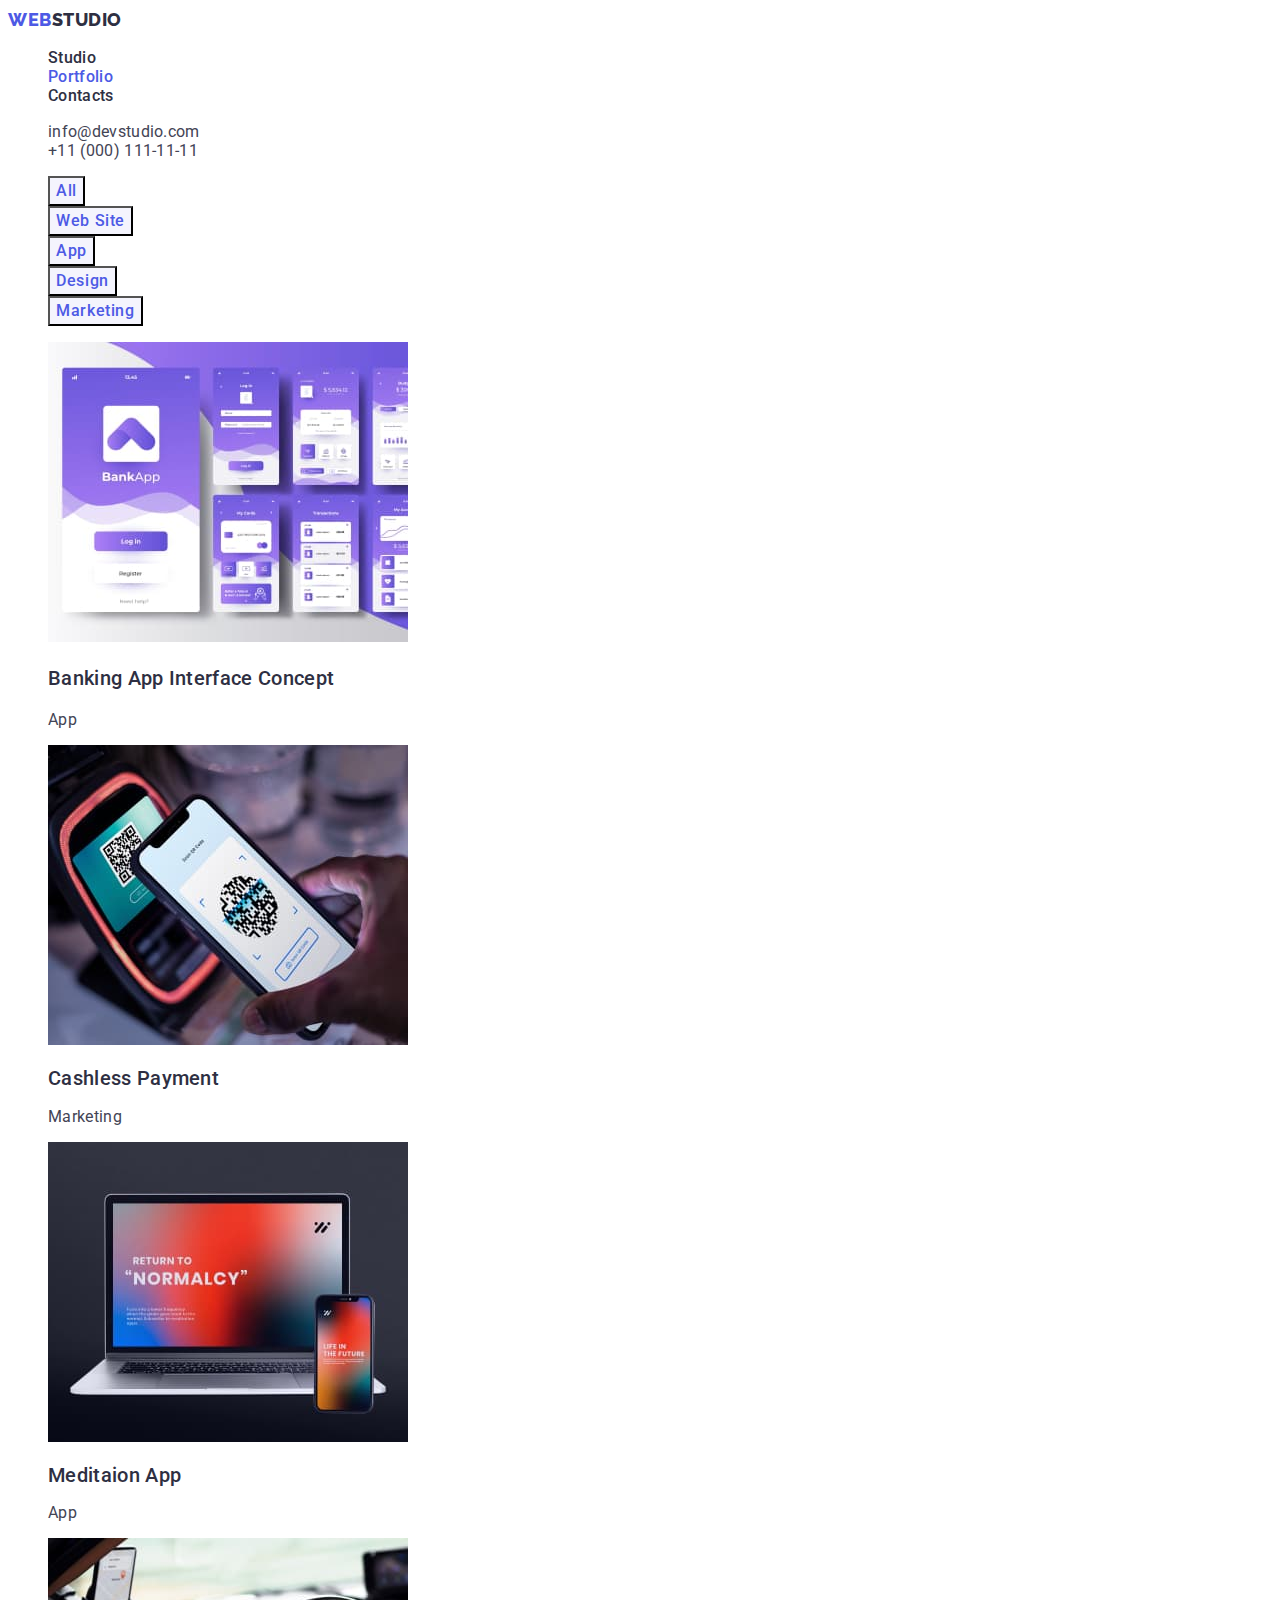
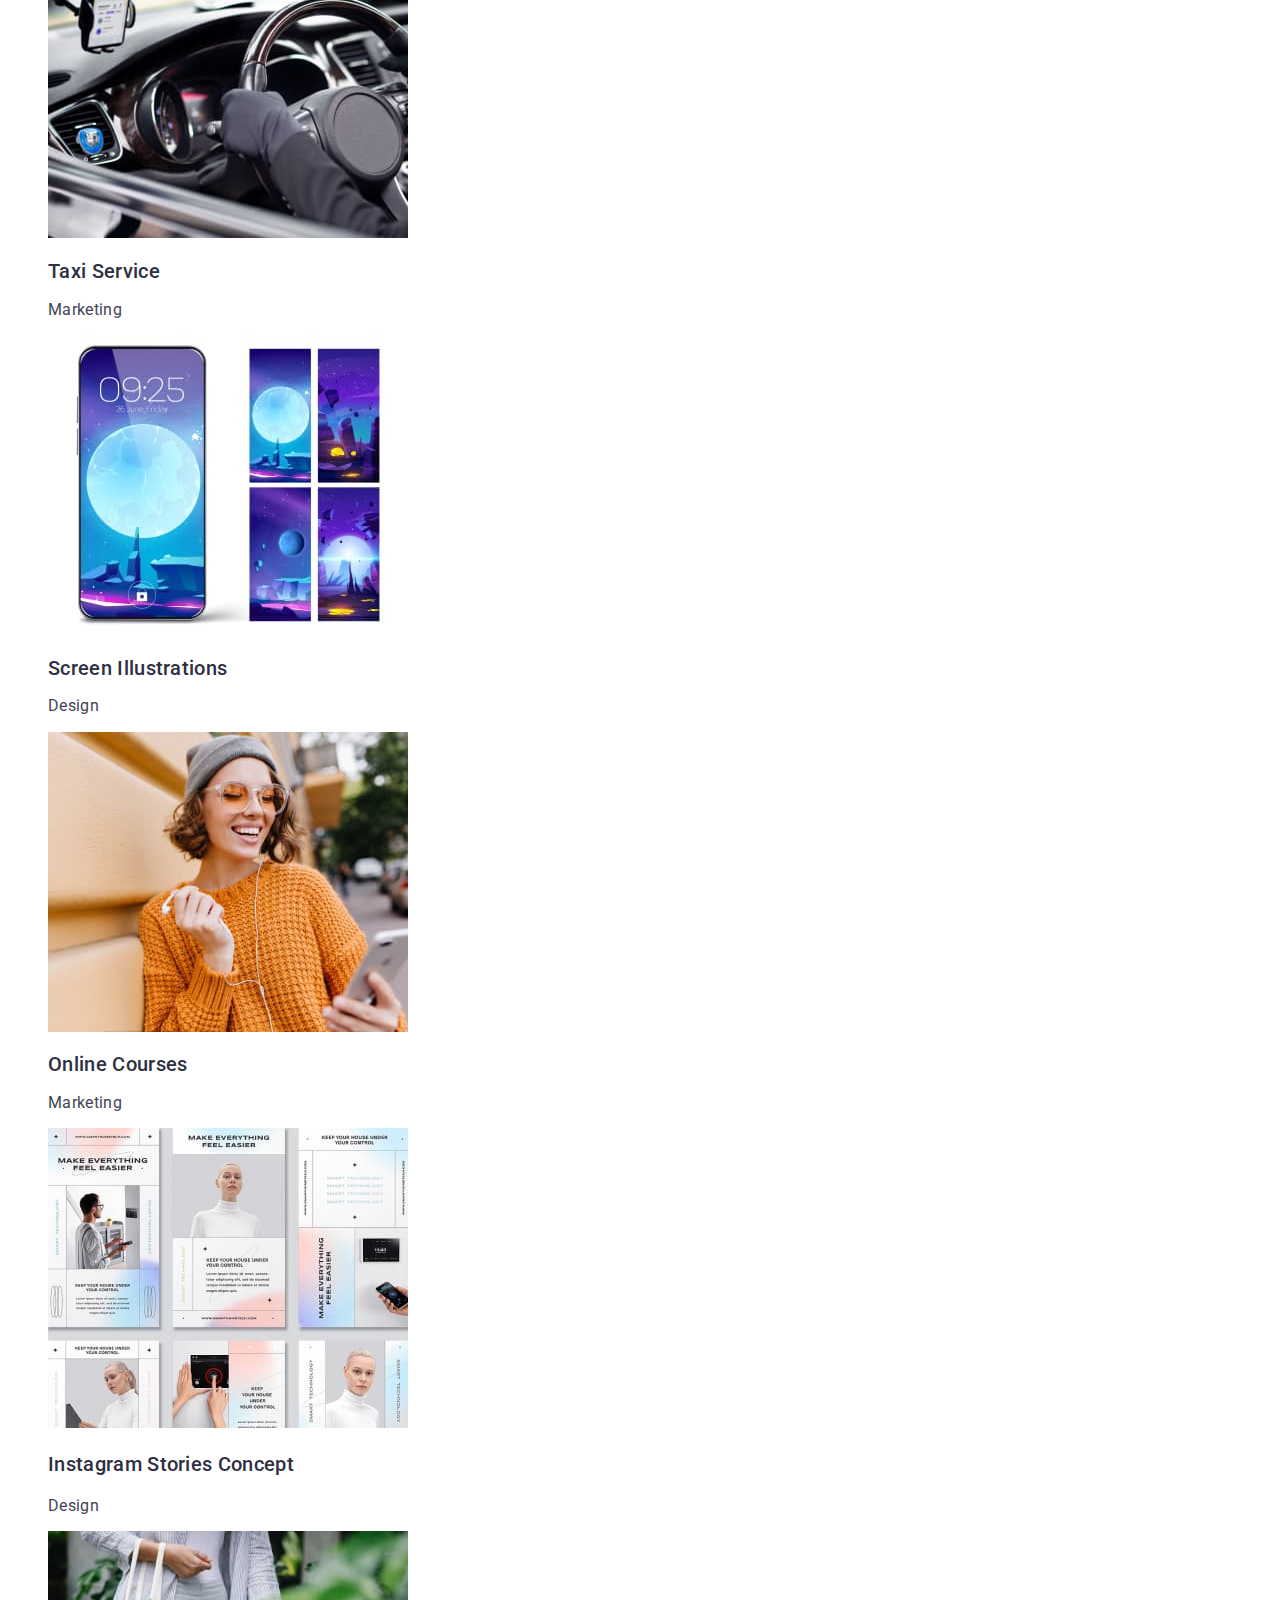
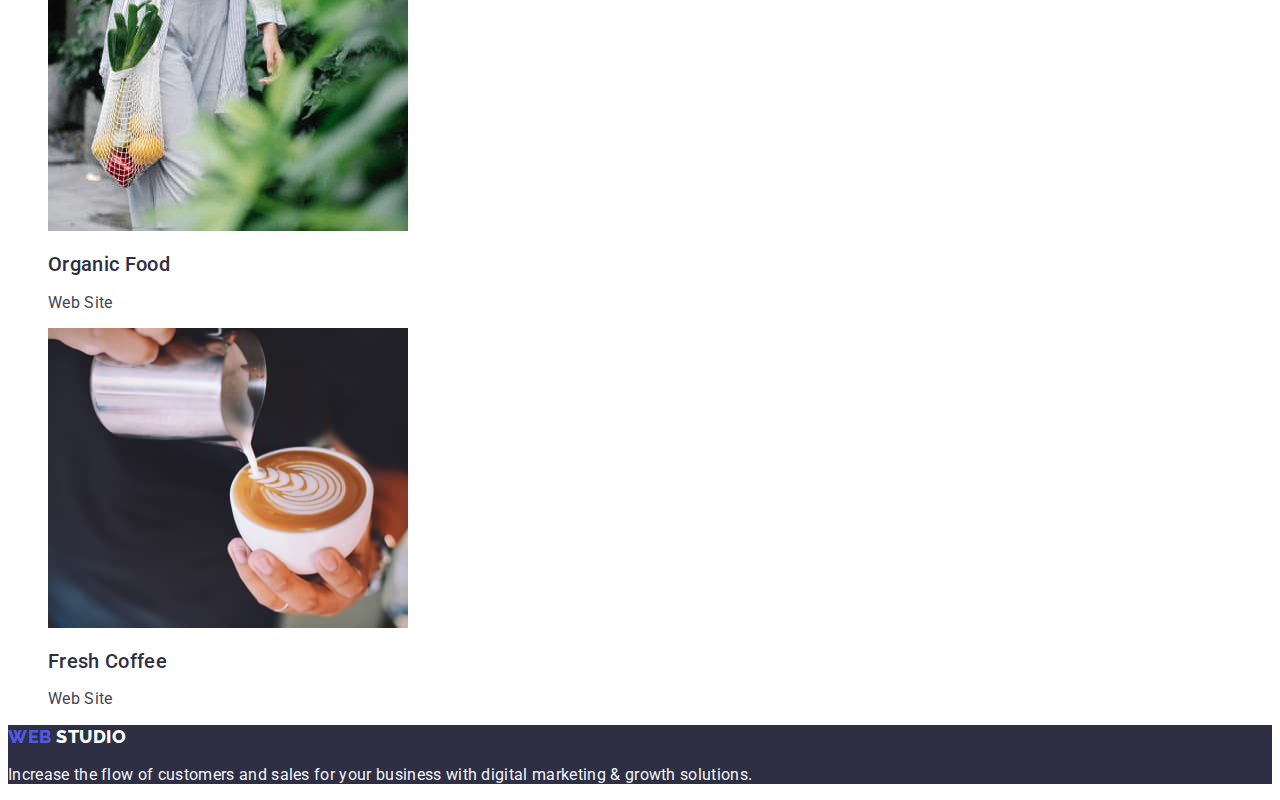
==== portfolio.html @ 83c8bfe5 "Initial commit" ====
<!DOCTYPE html>
<html lang="en">
  <head>
    <meta charset="UTF-8" />
    <meta http-equiv="X-UA-Compatible" content="IE=edge" />
    <meta name="viewport" content="width=device-width, initial-scale=1.0" />
    <title>Portfolio</title>
    <link rel="preconnect" href="https://fonts.googleapis.com" />
    <link rel="preconnect" href="https://fonts.gstatic.com" crossorigin />
    <link
      href="https://fonts.googleapis.com/css2?family=Raleway:wght@800&family=Roboto:wght@400;500;700&display=swap"
      rel="stylesheet"
    />
    <link rel="stylesheet" href="./css/styles.css" />
  </head>
  <body>
    <!--heder-->
    <header class="header-page">
      <nav>
        <a href="./index.html" class="logo">
          <span class="logo-color">Web</span>Studio
        </a>
        <ul class="nav list">
          <li><a href="" class="nav-link">Studio</a></li>
          <li>
            <a href="./portfolio.html" class="nav-link current">Portfolio</a>
          </li>
          <li><a href="" class="nav-link">Contacts</a></li>
        </ul>
      </nav>

      <address class="address">
        <ul class="contact list">
          <li>
            <a href="mailto:info@devstudio.com" class="contact-link"
              >info@devstudio.com</a
            >
          </li>
          <li>
            <a href="tel:+110001111111" class="contact-link"
              >+11 (000) 111-11-11</a
            >
          </li>
        </ul>
      </address>
    </header>

    <main>
      <!--portfolio-->
      <section class="section">
        <h1 class="element" hidden>Portfolio</h1>

        <ul class="section-items list">
          <li><button type="button" class="section-btn">All</button></li>
          <li><button type="button" class="section-btn">Web Site</button></li>
          <li><button type="button" class="section-btn">App</button></li>
          <li><button type="button" class="section-btn">Design</button></li>
          <li><button type="button" class="section-btn">Marketing</button></li>
        </ul>

        <ul class="section-items list">
          <li>
            <img src="./images/img08.jpg" alt="portfolio picture" width="360" />
            <h3 class="section-subtitle">Banking App Interface Concept</h3>
            <p class="section-text">App</p>
          </li>
          <li>
            <img src="./images/img07.jpg" alt="portfolio picture" width="360" />
            <h2 class="section-subtitle">Cashless Payment</h2>
            <p class="section-text">Marketing</p>
          </li>
          <li>
            <img src="./images/img06.jpg" alt="portfolio picture" width="360" />
            <h2 class="section-subtitle">Meditaion App</h2>
            <p class="section-text">App</p>
          </li>
          <li>
            <img src="./images/img05.jpg" alt="portfolio picture" width="360" />
            <h2 class="section-subtitle">Taxi Service</h2>
            <p class="section-text">Marketing</p>
          </li>
          <li>
            <img src="./images/img04.jpg" alt="portfolio picture" width="360" />
            <h2 class="section-subtitle">Screen Illustrations</h2>
            <p class="section-text">Design</p>
          </li>
          <li>
            <img src="./images/img03.jpg" alt="portfolio picture" width="360" />
            <h2 class="section-subtitle">Online Courses</h2>
            <p class="section-text">Marketing</p>
          </li>
          <li>
            <img src="./images/img02.jpg" alt="portfolio picture" width="360" />
            <h3 class="section-subtitle">Instagram Stories Concept</h3>
            <p class="section-text">Design</p>
          </li>
          <li>
            <img src="./images/img01.jpg" alt="portfolio picture" width="360" />
            <h2 class="section-subtitle">Organic Food</h2>
            <p class="section-text">Web Site</p>
          </li>
          <li>
            <img src="./images/img00.jpg" alt="Пortfolio picture" width="360" />
            <h2 class="section-subtitle">Fresh Coffee</h2>
            <p class="section-text">Web Site</p>
          </li>
        </ul>
      </section>
    </main>

    <!--footer-->
    <footer class="footer color">
      <a href="./index.html" class="logo">
        <span class="logo-color">Web</span
        ><span class="footer-logo-color"> Studio </span>
      </a>
      <p class="footer-text">
        Increase the flow of customers and sales for your business with digital
        marketing & growth solutions.
      </p>
    </footer>
  </body>
</html>
---- css/styles.css ----
body {
  font-family: Roboto, sans-serif;
  font-size: 16px;
  line-height: 1.2;
  letter-spacing: 0.02em;

  color: var(--color-general);
  background-color: var(--title-text-color);
}

:root {
  --color-general: #2e2f42;
  --color-additional: #434455;
  --button-color: #4d5ae5;
  --btn-color-herro-hover: #404bbf;
  --title-text-color: #ffffff;
  --accent-color: #f4f4fd;
  --button-hover-color: #e7e9fc;
}

.list {
  list-style: none;
}

/*HEDER*/

/*logo*/
.logo {
  font-family: Raleway, sans-serif;
  font-weight: 800;
  font-size: 18px;
  letter-spacing: 0.03em;
  text-transform: uppercase;
  text-decoration: none;
  line-height: 1.33;

  color: var(--color-general);
}
.logo-color {
  color: var(--button-color);
}

/*nav*/
.nav-link {
  font-weight: 500;
  text-decoration: none;
  letter-spacing: 0.02em;
  line-height: 1.2;

  color: var(--color-general);
}
.nav-link:hover,
.nav-link:focus {
  color: var(--button-color);
}

.nav-link.current {
  color: var(--button-color);
}

/*address*/
.contact-link {
  text-decoration: none;
  font-style: normal;

  color: var(--color-additional);
}
.contact-link:hover,
.contact-link:focus {
  color: var(--button-color);
}

/*hero*/
.hero {
  background-color: var(--color-general);
}
.hero-title {
  font-size: 56px;
  text-align: center;
  line-height: 1.07;

  color: var(--title-text-color);
}
.hero-button {
  cursor: pointer;
  font-family: inherit;
  font-size: 16px;
  font-weight: 500;
  line-height: 1.5;
  letter-spacing: 0.04em;

  color: var(--title-text-color);
  background-color: var(--button-color);
}
.hero-button:hover,
.hero-button:focus {
  background-color: var(--btn-color-herro-hover);
}

/*all section*/
.section-title {
  font-size: 36px;
  text-align: center;
  line-height: 1.11;
}
.section-subtitle {
  font-weight: 500;
  font-size: 20px;
  line-height: 1.2;
}
.section-text {
  color: var(--color-additional);
}

/*team*/
.team {
  background-color: var(--accent-color);
}
.team-item {
  background-color: var(--title-text-color);
}

/*portfolio*/
.section-btn {
  cursor: pointer;
  font-family: inherit;
  font-size: 16px;
  font-weight: 500;
  line-height: 1.5;
  letter-spacing: 0.04em;

  color: var(--button-color);
  background-color: var(--accent-color);
}
.section-btn:hover,
.section-btn:focus {
  color: var(--accent-color);
  background-color: var(--button-color);
}

/*footer*/
.footer {
  background-color: var(--color-general);
}
.footer-logo-color {
  color: var(--title-text-color);
}
.footer-text {
  color: var(--accent-color);
}
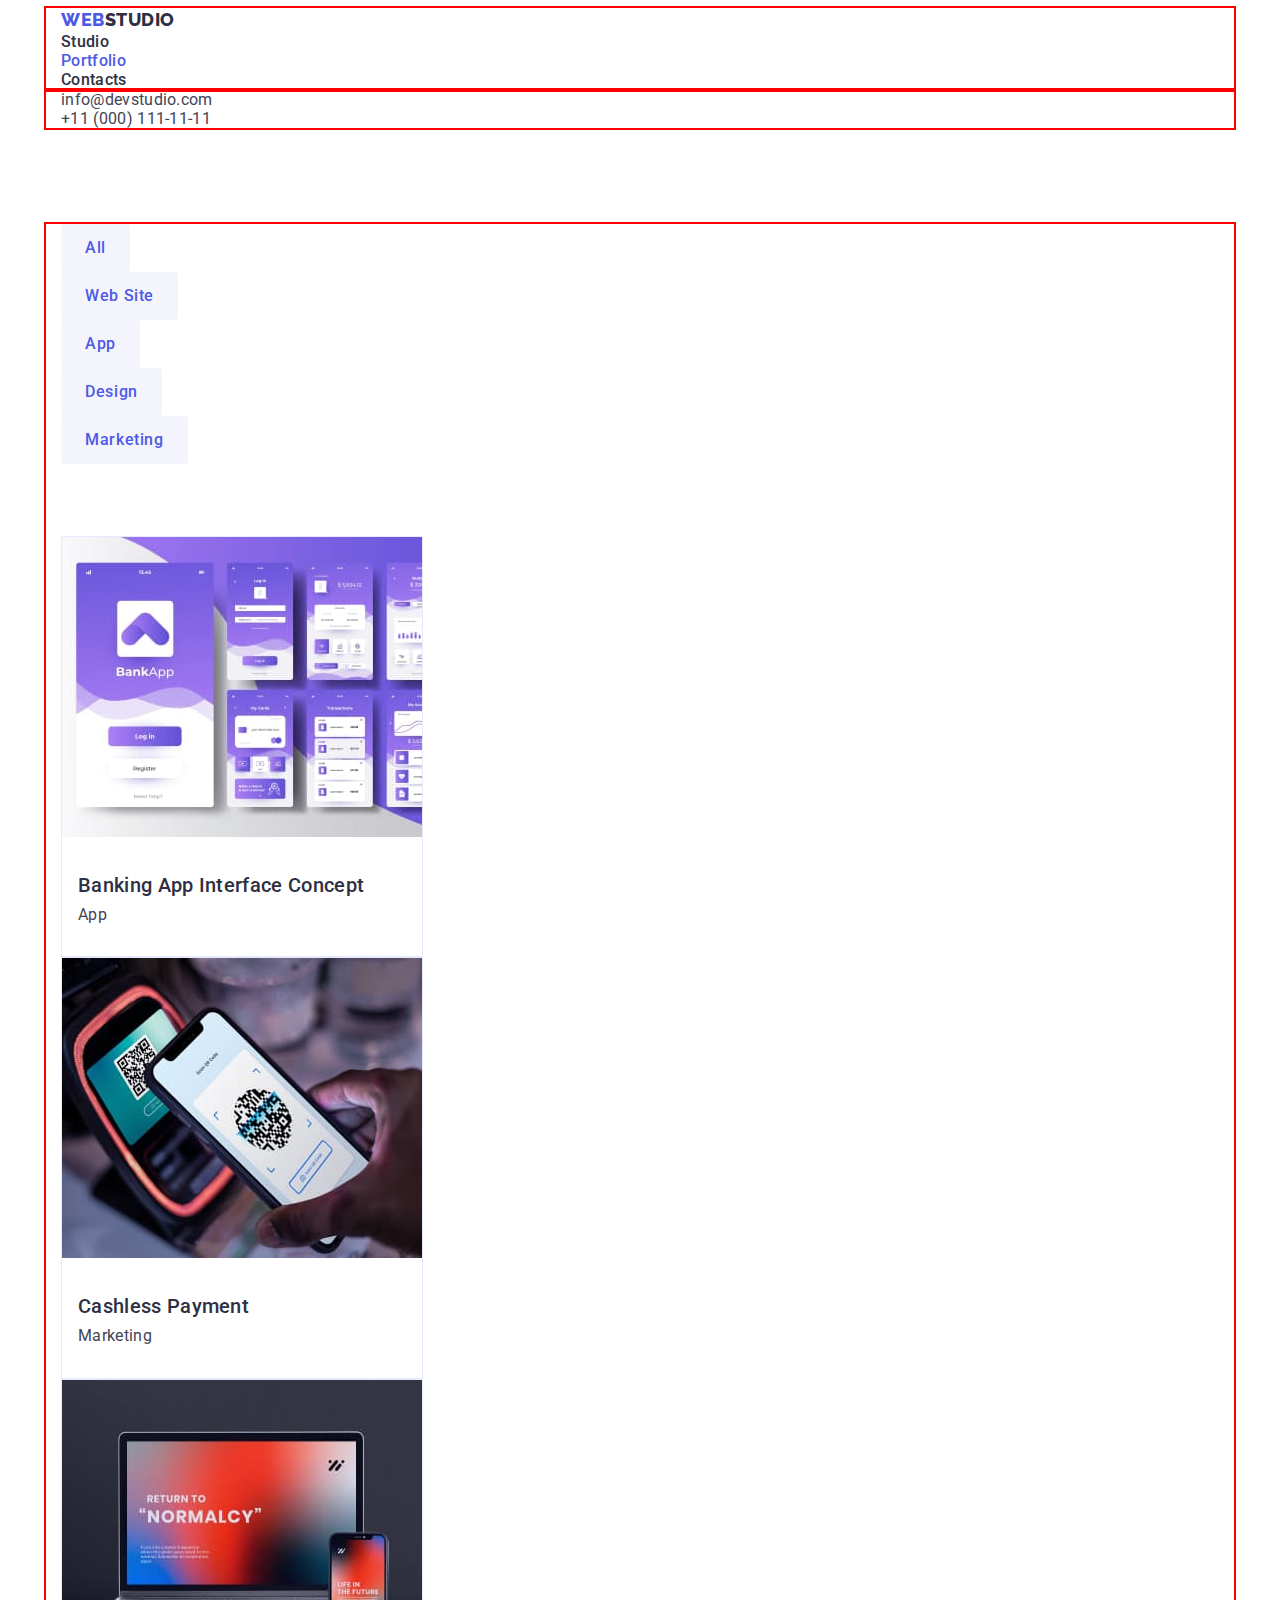
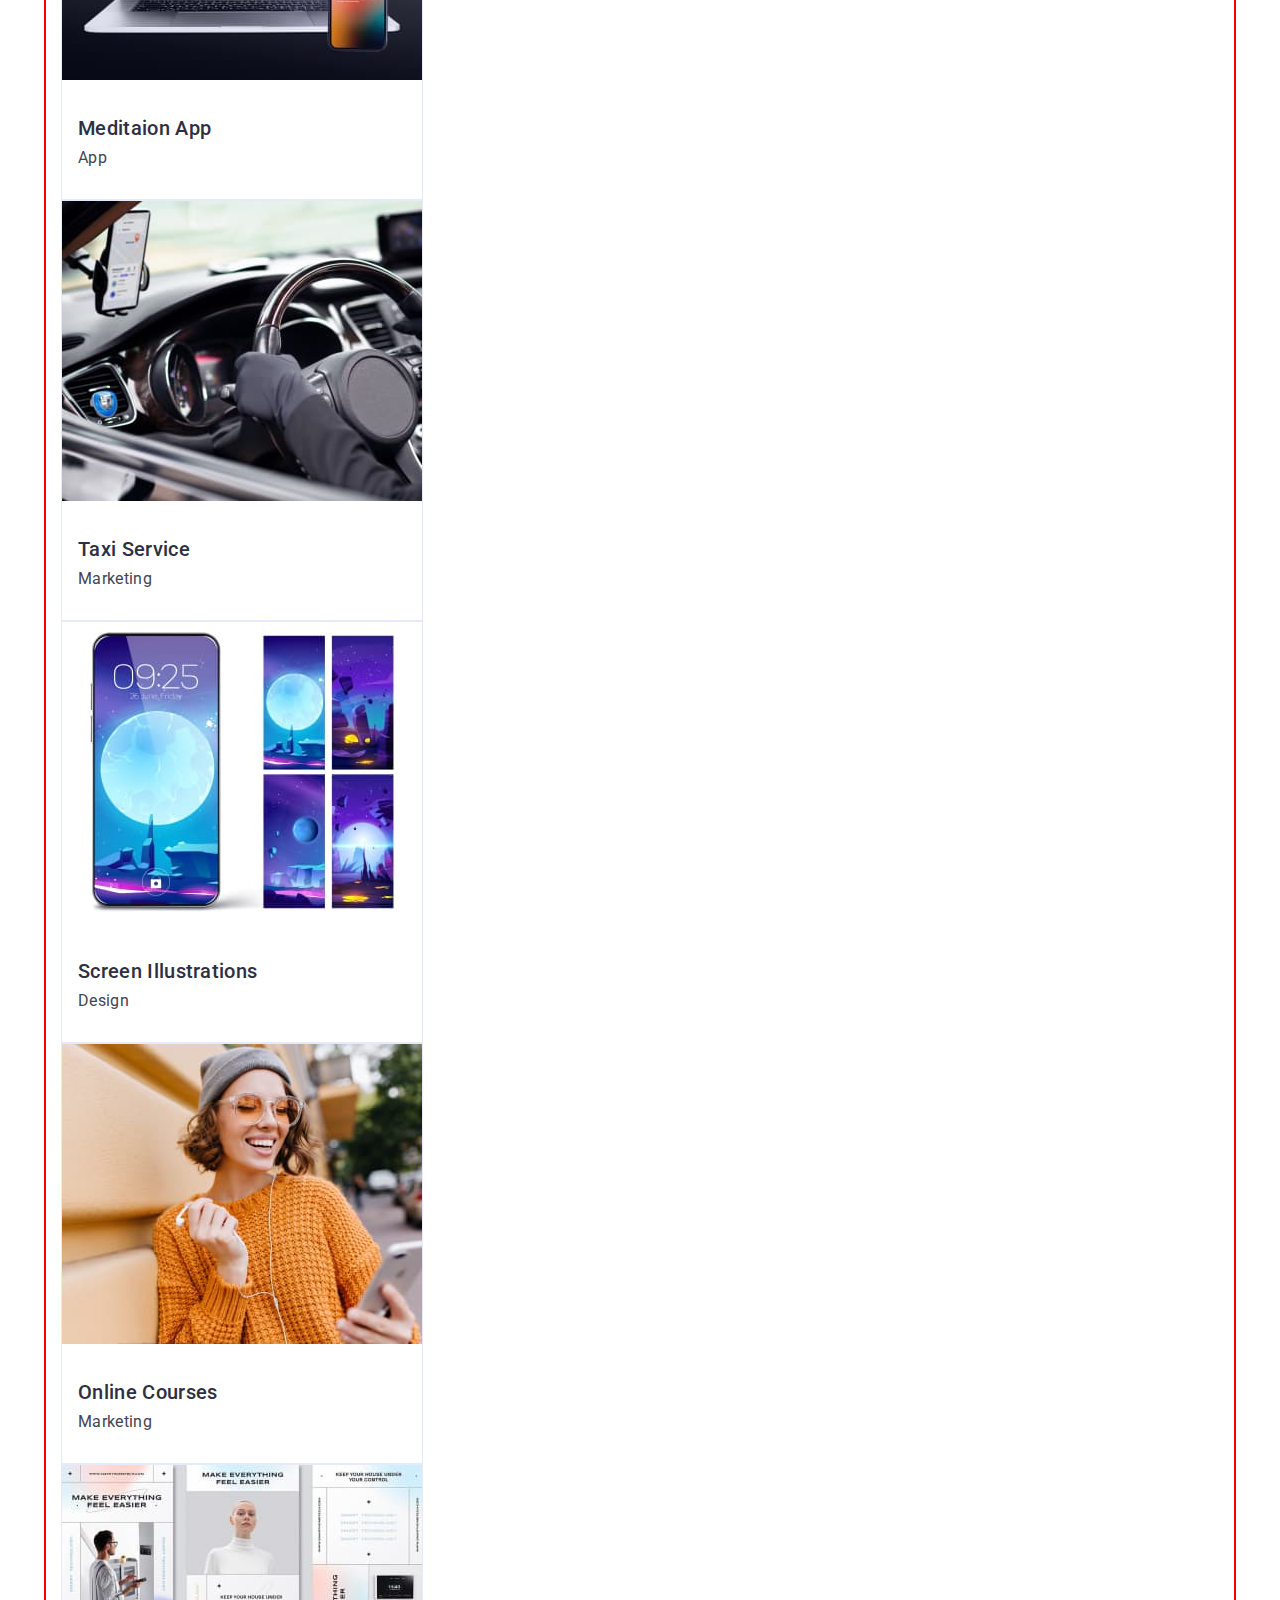
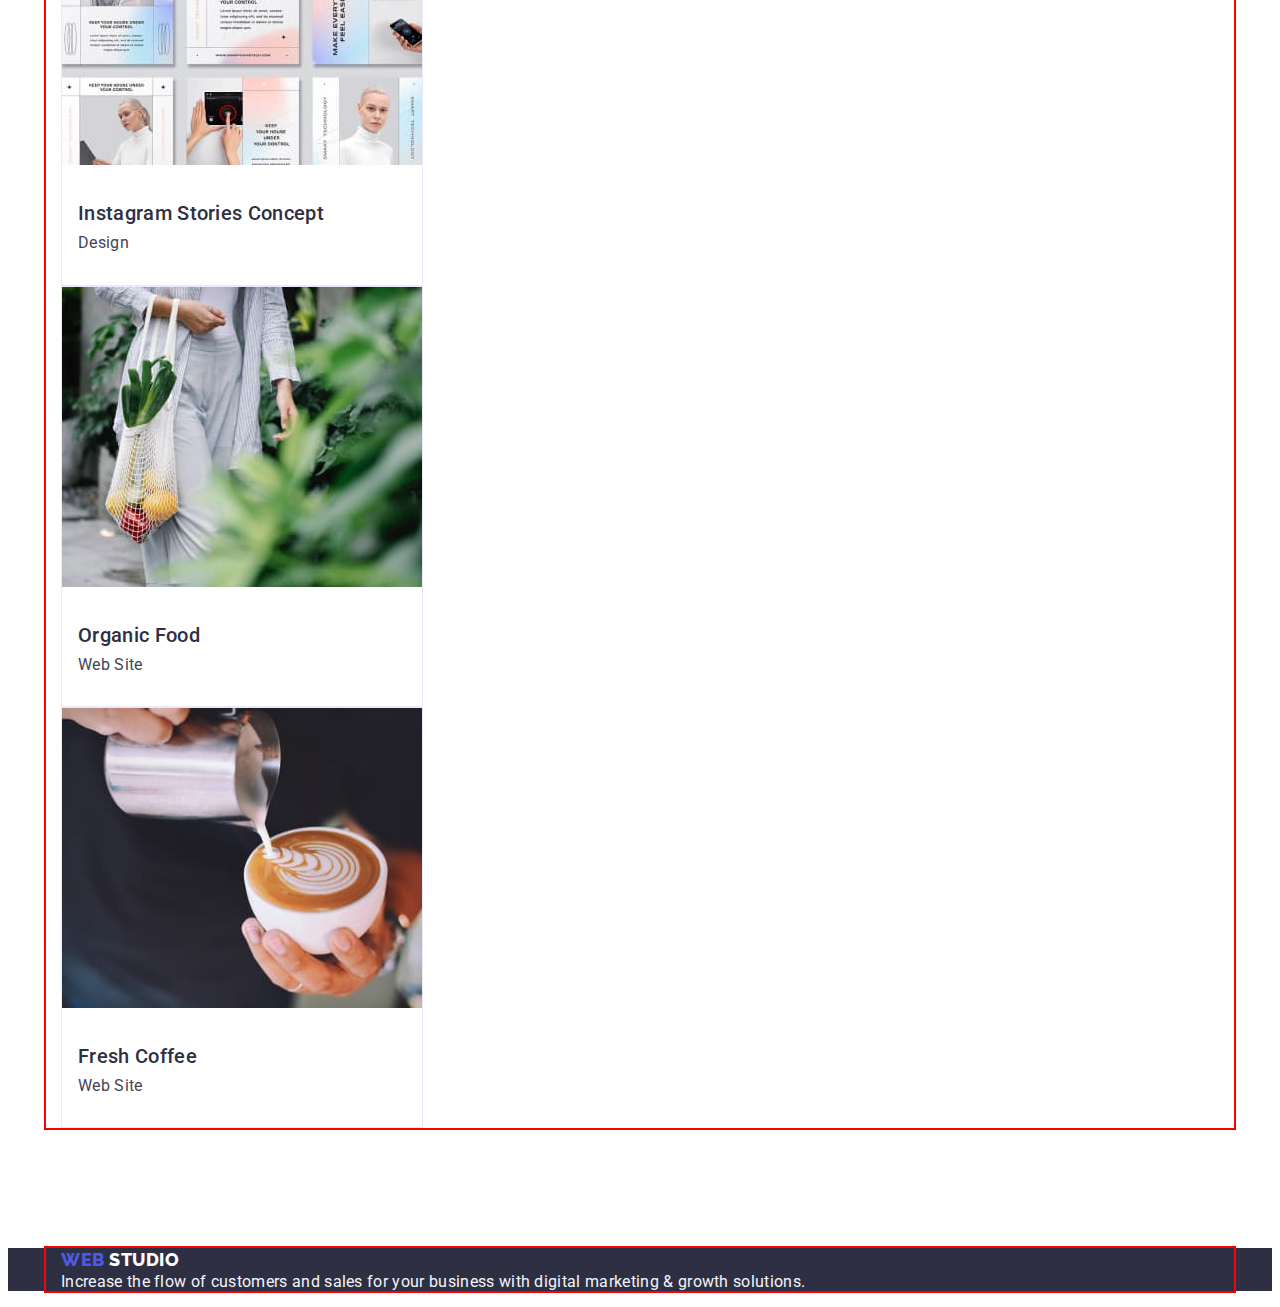
==== commit 994a234a: "create styles.css" ====
--- a/portfolio.html
+++ b/portfolio.html
@@ -11,113 +11,186 @@
       href="https://fonts.googleapis.com/css2?family=Raleway:wght@800&family=Roboto:wght@400;500;700&display=swap"
       rel="stylesheet"
     />
+    <link
+      rel="stylesheet"
+      href="https://cdnjs.cloudflare.com/ajax/libs/modern-normalize/1.1.0/modern-normalize.min.css"
+      integrity="sha512-wpPYUAdjBVSE4KJnH1VR1HeZfpl1ub8YT/NKx4PuQ5NmX2tKuGu6U/JRp5y+Y8XG2tV+wKQpNHVUX03MfMFn9Q=="
+      crossorigin="anonymous"
+      referrerpolicy="no-referrer"
+    />
     <link rel="stylesheet" href="./css/styles.css" />
   </head>
   <body>
     <!--heder-->
     <header class="header-page">
-      <nav>
-        <a href="./index.html" class="logo">
-          <span class="logo-color">Web</span>Studio
-        </a>
-        <ul class="nav list">
-          <li><a href="" class="nav-link">Studio</a></li>
-          <li>
-            <a href="./portfolio.html" class="nav-link current">Portfolio</a>
-          </li>
-          <li><a href="" class="nav-link">Contacts</a></li>
-        </ul>
-      </nav>
+      <div class="container">
+        <nav>
+          <a href="./index.html" class="logo">
+            <span class="logo-color">Web</span>Studio
+          </a>
+          <ul class="nav list">
+            <li><a href="" class="nav-link">Studio</a></li>
+            <li>
+              <a href="./portfolio.html" class="nav-link current">Portfolio</a>
+            </li>
+            <li><a href="" class="nav-link">Contacts</a></li>
+          </ul>
+        </nav>
+      </div>
 
-      <address class="address">
-        <ul class="contact list">
-          <li>
-            <a href="mailto:info@devstudio.com" class="contact-link"
-              >info@devstudio.com</a
-            >
-          </li>
-          <li>
-            <a href="tel:+110001111111" class="contact-link"
-              >+11 (000) 111-11-11</a
-            >
-          </li>
-        </ul>
-      </address>
+      <div class="container">
+        <address class="address">
+          <ul class="contact list">
+            <li>
+              <a href="mailto:info@devstudio.com" class="contact-link"
+                >info@devstudio.com</a
+              >
+            </li>
+            <li>
+              <a href="tel:+110001111111" class="contact-link"
+                >+11 (000) 111-11-11</a
+              >
+            </li>
+          </ul>
+        </address>
+      </div>
     </header>
 
     <main>
       <!--portfolio-->
-      <section class="section">
-        <h1 class="element" hidden>Portfolio</h1>
+      <section class="section portfolio no-padding">
+        <div class="container">
+          <h1 class="section-title" hidden>Portfolio</h1>
+          <ul class="items-btn list">
+            <li><button type="button" class="portfolio-btn">All</button></li>
+            <li>
+              <button type="button" class="portfolio-btn">Web Site</button>
+            </li>
+            <li><button type="button" class="portfolio-btn">App</button></li>
+            <li><button type="button" class="portfolio-btn">Design</button></li>
+            <li>
+              <button type="button" class="portfolio-btn">Marketing</button>
+            </li>
+          </ul>
 
-        <ul class="section-items list">
-          <li><button type="button" class="section-btn">All</button></li>
-          <li><button type="button" class="section-btn">Web Site</button></li>
-          <li><button type="button" class="section-btn">App</button></li>
-          <li><button type="button" class="section-btn">Design</button></li>
-          <li><button type="button" class="section-btn">Marketing</button></li>
-        </ul>
+          <ul class="portfolio-items list">
+            <li class="portfolio-panel">
+              <img
+                src="./images/img08.jpg"
+                alt="portfolio picture"
+                width="360"
+              />
+              <div class="portfolio-card">
+                <h2 class="section-subtitle">Banking App Interface Concept</h2>
+                <p class="section-text">App</p>
+              </div>
+            </li>
+            <li class="portfolio-panel">
+              <img
+                src="./images/img07.jpg"
+                alt="portfolio picture"
+                width="360"
+              />
 
-        <ul class="section-items list">
-          <li>
-            <img src="./images/img08.jpg" alt="portfolio picture" width="360" />
-            <h3 class="section-subtitle">Banking App Interface Concept</h3>
-            <p class="section-text">App</p>
-          </li>
-          <li>
-            <img src="./images/img07.jpg" alt="portfolio picture" width="360" />
-            <h2 class="section-subtitle">Cashless Payment</h2>
-            <p class="section-text">Marketing</p>
-          </li>
-          <li>
-            <img src="./images/img06.jpg" alt="portfolio picture" width="360" />
-            <h2 class="section-subtitle">Meditaion App</h2>
-            <p class="section-text">App</p>
-          </li>
-          <li>
-            <img src="./images/img05.jpg" alt="portfolio picture" width="360" />
-            <h2 class="section-subtitle">Taxi Service</h2>
-            <p class="section-text">Marketing</p>
-          </li>
-          <li>
-            <img src="./images/img04.jpg" alt="portfolio picture" width="360" />
-            <h2 class="section-subtitle">Screen Illustrations</h2>
-            <p class="section-text">Design</p>
-          </li>
-          <li>
-            <img src="./images/img03.jpg" alt="portfolio picture" width="360" />
-            <h2 class="section-subtitle">Online Courses</h2>
-            <p class="section-text">Marketing</p>
-          </li>
-          <li>
-            <img src="./images/img02.jpg" alt="portfolio picture" width="360" />
-            <h3 class="section-subtitle">Instagram Stories Concept</h3>
-            <p class="section-text">Design</p>
-          </li>
-          <li>
-            <img src="./images/img01.jpg" alt="portfolio picture" width="360" />
-            <h2 class="section-subtitle">Organic Food</h2>
-            <p class="section-text">Web Site</p>
-          </li>
-          <li>
-            <img src="./images/img00.jpg" alt="Пortfolio picture" width="360" />
-            <h2 class="section-subtitle">Fresh Coffee</h2>
-            <p class="section-text">Web Site</p>
-          </li>
-        </ul>
+              <div class="portfolio-card">
+                <h2 class="section-subtitle">Cashless Payment</h2>
+                <p class="section-text">Marketing</p>
+              </div>
+            </li>
+            <li class="portfolio-panel">
+              <img
+                src="./images/img06.jpg"
+                alt="portfolio picture"
+                width="360"
+              />
+              <div class="portfolio-card">
+                <h2 class="section-subtitle">Meditaion App</h2>
+                <p class="section-text">App</p>
+              </div>
+            </li>
+            <li class="portfolio-panel">
+              <img
+                src="./images/img05.jpg"
+                alt="portfolio picture"
+                width="360"
+              />
+              <div class="portfolio-card">
+                <h2 class="section-subtitle">Taxi Service</h2>
+                <p class="section-text">Marketing</p>
+              </div>
+            </li>
+            <li class="portfolio-panel">
+              <img
+                src="./images/img04.jpg"
+                alt="portfolio picture"
+                width="360"
+              />
+              <div class="portfolio-card">
+                <h2 class="section-subtitle">Screen Illustrations</h2>
+                <p class="section-text">Design</p>
+              </div>
+            </li>
+            <li class="portfolio-panel">
+              <img
+                src="./images/img03.jpg"
+                alt="portfolio picture"
+                width="360"
+              />
+              <div class="portfolio-card">
+                <h2 class="section-subtitle">Online Courses</h2>
+                <p class="section-text">Marketing</p>
+              </div>
+            </li>
+            <li class="portfolio-panel">
+              <img
+                src="./images/img02.jpg"
+                alt="portfolio picture"
+                width="360"
+              />
+              <div class="portfolio-card">
+                <h2 class="section-subtitle">Instagram Stories Concept</h2>
+                <p class="section-text">Design</p>
+              </div>
+            </li>
+            <li class="portfolio-panel">
+              <img
+                src="./images/img01.jpg"
+                alt="portfolio picture"
+                width="360"
+              />
+              <div class="portfolio-card">
+                <h2 class="section-subtitle">Organic Food</h2>
+                <p class="section-text">Web Site</p>
+              </div>
+            </li>
+            <li class="portfolio-panel">
+              <img
+                src="./images/img00.jpg"
+                alt="Пortfolio picture"
+                width="360"
+              />
+              <div class="portfolio-card">
+                <h2 class="section-subtitle">Fresh Coffee</h2>
+                <p class="section-text">Web Site</p>
+              </div>
+            </li>
+          </ul>
+        </div>
       </section>
     </main>
 
     <!--footer-->
     <footer class="footer color">
-      <a href="./index.html" class="logo">
-        <span class="logo-color">Web</span
-        ><span class="footer-logo-color"> Studio </span>
-      </a>
-      <p class="footer-text">
-        Increase the flow of customers and sales for your business with digital
-        marketing & growth solutions.
-      </p>
+      <div class="container">
+        <a href="./index.html" class="logo">
+          <span class="logo-color">Web</span
+          ><span class="footer-logo-color"> Studio </span>
+        </a>
+        <p class="footer-text">
+          Increase the flow of customers and sales for your business with
+          digital marketing & growth solutions.
+        </p>
+      </div>
     </footer>
   </body>
 </html>
--- a/css/styles.css
+++ b/css/styles.css
@@ -18,8 +18,17 @@
   --button-hover-color: #e7e9fc;
 }
 
+.container {
+  width: 1158px;
+  padding: 0 15px;
+  margin: 0 auto;
+  outline: 2px solid red;
+}
+
 .list {
   list-style: none;
+  margin: 0;
+  padding: 0;
 }
 
 /*HEDER*/
@@ -73,15 +82,26 @@
 /*hero*/
 .hero {
   background-color: var(--color-general);
+  text-align: center;
+  padding-top: 188px;
+  padding-bottom: 188px;
 }
 .hero-title {
   font-size: 56px;
-  text-align: center;
   line-height: 1.07;
-
   color: var(--title-text-color);
+
+  margin: 0 auto 48px;
+  max-width: 496px;
 }
 .hero-button {
+  display: inline-block;
+  border-radius: 4px;
+  padding: 16px 32px;
+  min-width: 169px;
+  border: 0;
+  margin: 0 auto;
+
   cursor: pointer;
   font-family: inherit;
   font-size: 16px;
@@ -98,30 +118,66 @@
 }
 
 /*all section*/
+.section.no-padding {
+  padding-top: 0px;
+}
+.section {
+  padding-top: 120px;
+  padding-bottom: 120px;
+}
 .section-title {
+  margin-top: 0;
+  margin-bottom: 72px;
   font-size: 36px;
   text-align: center;
   line-height: 1.11;
 }
 .section-subtitle {
+  margin-top: 0;
+  margin-bottom: 8px;
   font-weight: 500;
   font-size: 20px;
   line-height: 1.2;
 }
 .section-text {
   color: var(--color-additional);
-}
+  margin-top: 0;
+  margin-bottom: 0;
+}
+/*Benefits */
+
+/*services*/
 
 /*team*/
-.team {
+.section.team {
   background-color: var(--accent-color);
 }
-.team-item {
+.team-panel {
+  max-width: 264px;
   background-color: var(--title-text-color);
 }
 
+.team-card {
+  text-align: center;
+  padding-top: 32px;
+  padding-bottom: 32px;
+}
+
 /*portfolio*/
-.section-btn {
+
+.section.portfolio {
+  padding-top: 96px;
+}
+.items-btn {
+  margin-bottom: 72px;
+}
+.portfolio-btn {
+  display: inline-block;
+  border-radius: 4px;
+  padding: 12px 24px;
+  min-width: 69px;
+  border: 0;
+
   cursor: pointer;
   font-family: inherit;
   font-size: 16px;
@@ -132,10 +188,25 @@
   color: var(--button-color);
   background-color: var(--accent-color);
 }
-.section-btn:hover,
-.section-btn:focus {
+.portfolio-btn:hover,
+.portfolio-btn:focus {
   color: var(--accent-color);
   background-color: var(--button-color);
+}
+
+.portfolio-panel {
+  border: 1px solid var(--button-hover-color);
+  max-width: 360px;
+}
+
+/*під питанням */
+.portfolio-items img {
+  border: none;
+}
+.portfolio-card {
+  padding-left: 16px;
+  padding-top: 32px;
+  padding-bottom: 32px;
 }
 
 /*footer*/
@@ -147,4 +218,5 @@
 }
 .footer-text {
   color: var(--accent-color);
-}
+  margin-top: 0;
+}
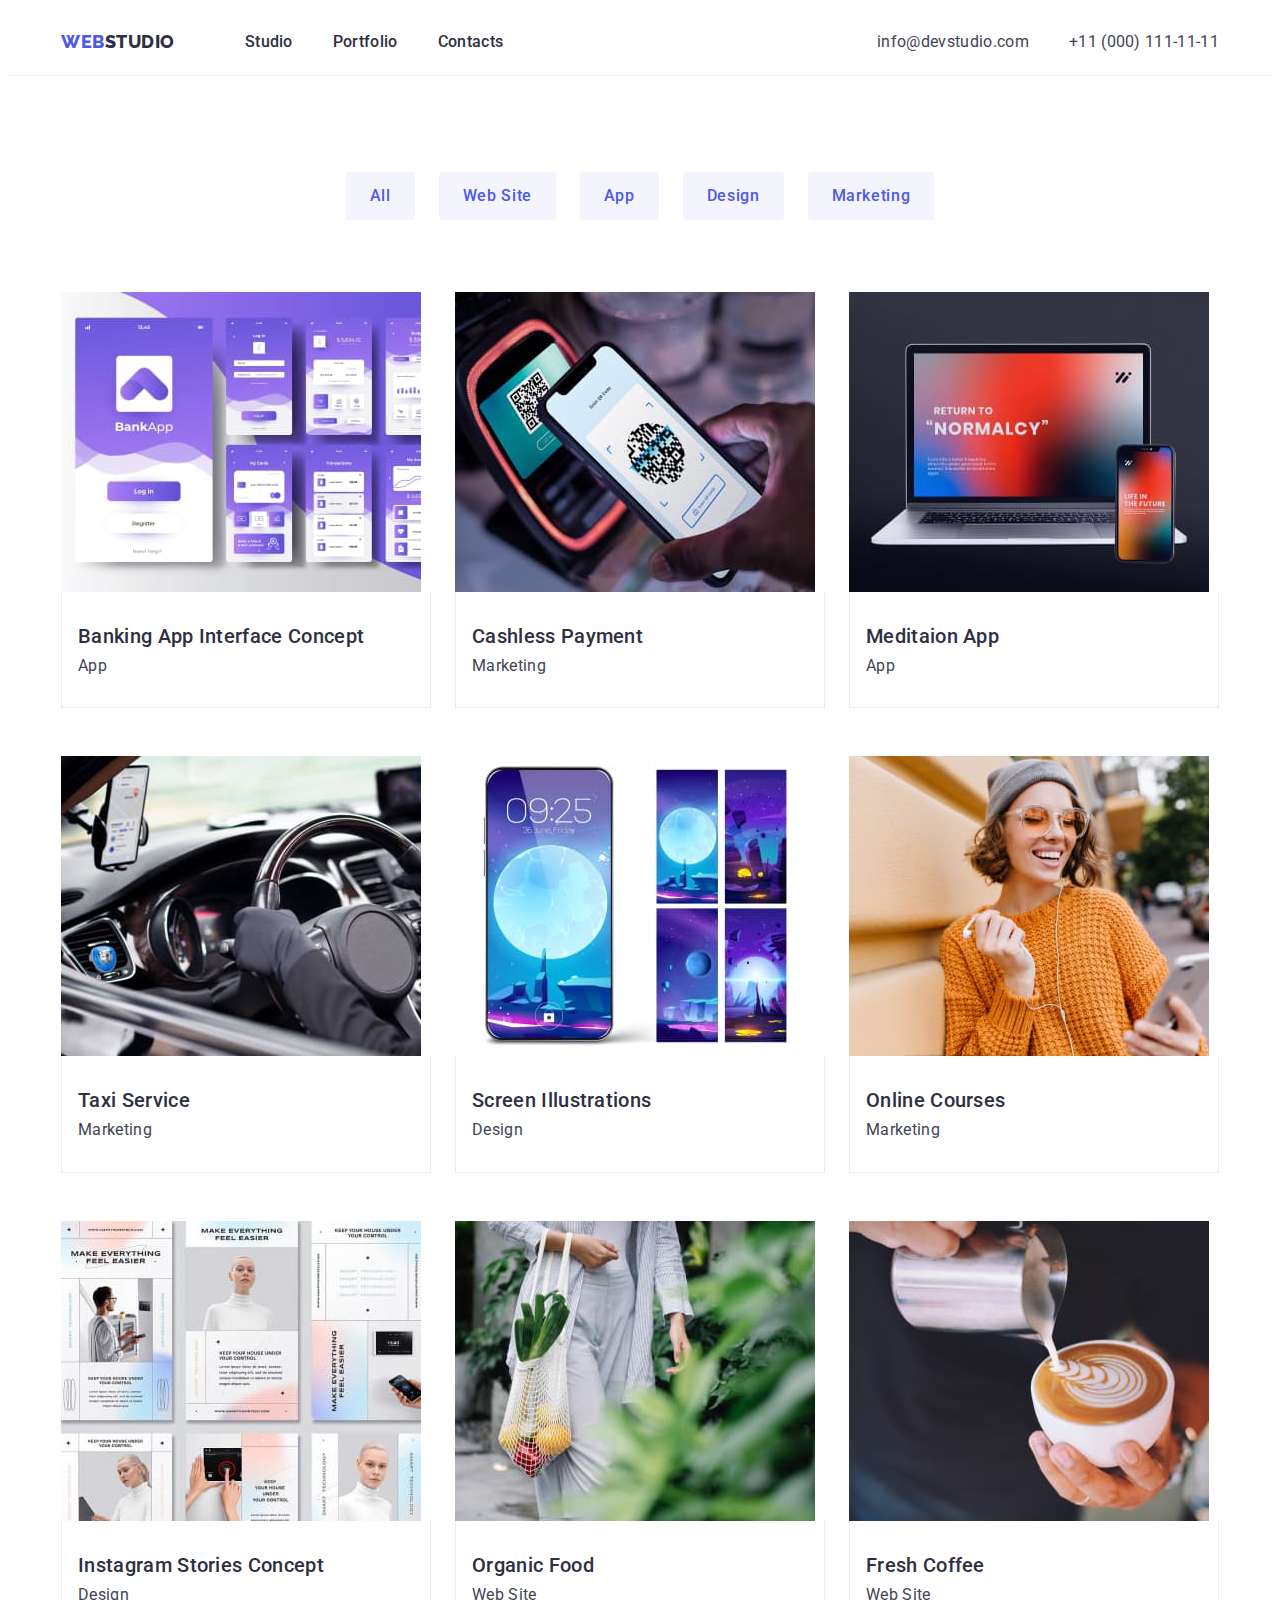
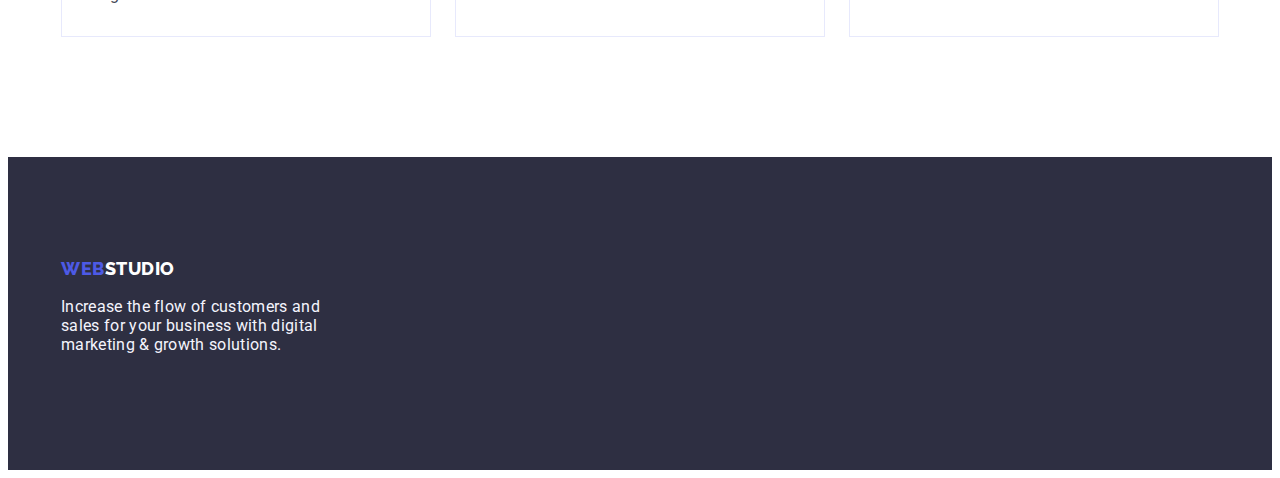
==== commit d3000625: "create styles.css" ====
--- a/portfolio.html
+++ b/portfolio.html
@@ -24,35 +24,33 @@
     <!--heder-->
     <header class="header-page">
       <div class="container">
-        <nav>
-          <a href="./index.html" class="logo">
-            <span class="logo-color">Web</span>Studio
-          </a>
-          <ul class="nav list">
-            <li><a href="" class="nav-link">Studio</a></li>
-            <li>
-              <a href="./portfolio.html" class="nav-link current">Portfolio</a>
-            </li>
-            <li><a href="" class="nav-link">Contacts</a></li>
-          </ul>
-        </nav>
-      </div>
+        <div class="heder-container">
+          <nav class="nav-items">
+            <a href="./index.html" class="logo">
+              <span class="logo-color">Web</span>Studio
+            </a>
+            <ul class="nav-menu list">
+              <li><a href="" class="nav-link">Studio</a></li>
+              <li><a href="./portfolio.html" class="nav-link">Portfolio</a></li>
+              <li><a href="" class="nav-link">Contacts</a></li>
+            </ul>
+          </nav>
 
-      <div class="container">
-        <address class="address">
-          <ul class="contact list">
-            <li>
-              <a href="mailto:info@devstudio.com" class="contact-link"
-                >info@devstudio.com</a
-              >
-            </li>
-            <li>
-              <a href="tel:+110001111111" class="contact-link"
-                >+11 (000) 111-11-11</a
-              >
-            </li>
-          </ul>
-        </address>
+          <address class="address">
+            <ul class="contact-menu list">
+              <li>
+                <a href="mailto:info@devstudio.com" class="contact-link"
+                  >info@devstudio.com</a
+                >
+              </li>
+              <li>
+                <a href="tel:+110001111111" class="contact-link"
+                  >+11 (000) 111-11-11</a
+                >
+              </li>
+            </ul>
+          </address>
+        </div>
       </div>
     </header>
 
@@ -60,7 +58,7 @@
       <!--portfolio-->
       <section class="section portfolio no-padding">
         <div class="container">
-          <h1 class="section-title" hidden>Portfolio</h1>
+          <h1 class="section-title visually-hidden">Portfolio</h1>
           <ul class="items-btn list">
             <li><button type="button" class="portfolio-btn">All</button></li>
             <li>
@@ -184,7 +182,7 @@
       <div class="container">
         <a href="./index.html" class="logo">
           <span class="logo-color">Web</span
-          ><span class="footer-logo-color"> Studio </span>
+          ><span class="footer-logo-color">Studio</span>
         </a>
         <p class="footer-text">
           Increase the flow of customers and sales for your business with
--- a/css/styles.css
+++ b/css/styles.css
@@ -22,7 +22,7 @@
   width: 1158px;
   padding: 0 15px;
   margin: 0 auto;
-  outline: 2px solid red;
+  /*outline: 2px solid red;*/
 }
 
 .list {
@@ -31,10 +31,38 @@
   padding: 0;
 }
 
+img {
+  display: block;
+  max-width: 100%;
+  height: auto;
+}
+
+.visually-hidden {
+  position: absolute;
+  width: 1px;
+  height: 1px;
+  margin: -1px;
+  border: 0;
+  padding: 0;
+  white-space: nowrap;
+  clip-path: inset(100%);
+  clip: rect(0 0 0 0);
+  overflow: hidden;
+}
+
 /*HEDER*/
+.header-page {
+  border-bottom: 1px solid var(--button-hover-color);
+}
+.heder-container {
+  display: flex;
+  align-items: center;
+  gap: 40px;
+}
 
 /*logo*/
 .logo {
+  display: block;
   font-family: Raleway, sans-serif;
   font-weight: 800;
   font-size: 18px;
@@ -50,7 +78,18 @@
 }
 
 /*nav*/
+.nav-items {
+  display: flex;
+  align-items: center;
+  flex-grow: 1;
+  gap: 70px;
+}
+
 .nav-link {
+  display: block;
+  padding-top: 24px;
+  padding-bottom: 24px;
+
   font-weight: 500;
   text-decoration: none;
   letter-spacing: 0.02em;
@@ -67,8 +106,18 @@
   color: var(--button-color);
 }
 
+.nav-menu {
+  display: flex;
+  gap: 40px;
+}
+
 /*address*/
+
 .contact-link {
+  display: block;
+  padding-top: 24px;
+  padding-bottom: 24px;
+
   text-decoration: none;
   font-style: normal;
 
@@ -77,6 +126,11 @@
 .contact-link:hover,
 .contact-link:focus {
   color: var(--button-color);
+}
+
+.contact-menu {
+  display: flex;
+  gap: 40px;
 }
 
 /*hero*/
@@ -99,7 +153,7 @@
   border-radius: 4px;
   padding: 16px 32px;
   min-width: 169px;
-  border: 0;
+  border: transparent;
   margin: 0 auto;
 
   cursor: pointer;
@@ -144,17 +198,33 @@
   margin-top: 0;
   margin-bottom: 0;
 }
+.section-items {
+  display: flex;
+  gap: 24px;
+  flex-wrap: wrap;
+}
 /*Benefits */
 
+.benefits-item {
+  flex-basis: calc((100% - 72px) / 4);
+}
 /*services*/
+
+.services-item {
+  flex-basis: calc((100% - 48px) / 3);
+}
 
 /*team*/
 .section.team {
   background-color: var(--accent-color);
 }
-.team-panel {
-  max-width: 264px;
+
+.team-item {
+  flex-basis: calc((100% - 72px) / 4);
   background-color: var(--title-text-color);
+  box-shadow: 0px 1px 6px rgba(46, 47, 66, 0.08),
+    0px 1px 1px rgba(46, 47, 66, 0.16), 0px 2px 1px rgba(46, 47, 66, 0.08);
+  border-radius: 0px 0px 4px 4px;
 }
 
 .team-card {
@@ -169,14 +239,17 @@
   padding-top: 96px;
 }
 .items-btn {
+  display: flex;
+  gap: 24px;
   margin-bottom: 72px;
+  justify-content: center;
 }
 .portfolio-btn {
   display: inline-block;
   border-radius: 4px;
   padding: 12px 24px;
   min-width: 69px;
-  border: 0;
+  border: transparent;
 
   cursor: pointer;
   font-family: inherit;
@@ -194,24 +267,37 @@
   background-color: var(--button-color);
 }
 
+.portfolio-items {
+  display: flex;
+  flex-wrap: wrap;
+  margin-right: -24px;
+  margin-bottom: -48px;
+}
 .portfolio-panel {
-  border: 1px solid var(--button-hover-color);
-  max-width: 360px;
-}
-
-/*під питанням */
-.portfolio-items img {
-  border: none;
-}
+  flex-basis: calc(100% / 3 - 24px);
+  margin-right: 24px;
+  margin-bottom: 48px;
+  /*border: 1px solid #e7e9fc;*/
+}
+
 .portfolio-card {
   padding-left: 16px;
   padding-top: 32px;
   padding-bottom: 32px;
+  border-right: 1px solid var(--button-hover-color);
+  border-left: 1px solid var(--button-hover-color);
+  border-bottom: 1px solid var(--button-hover-color);
 }
 
 /*footer*/
 .footer {
+  padding-top: 100px;
+  padding-bottom: 100px;
   background-color: var(--color-general);
+}
+
+.footer .logo {
+  margin-bottom: 16px;
 }
 .footer-logo-color {
   color: var(--title-text-color);
@@ -219,4 +305,5 @@
 .footer-text {
   color: var(--accent-color);
   margin-top: 0;
-}
+  max-width: 264px;
+}
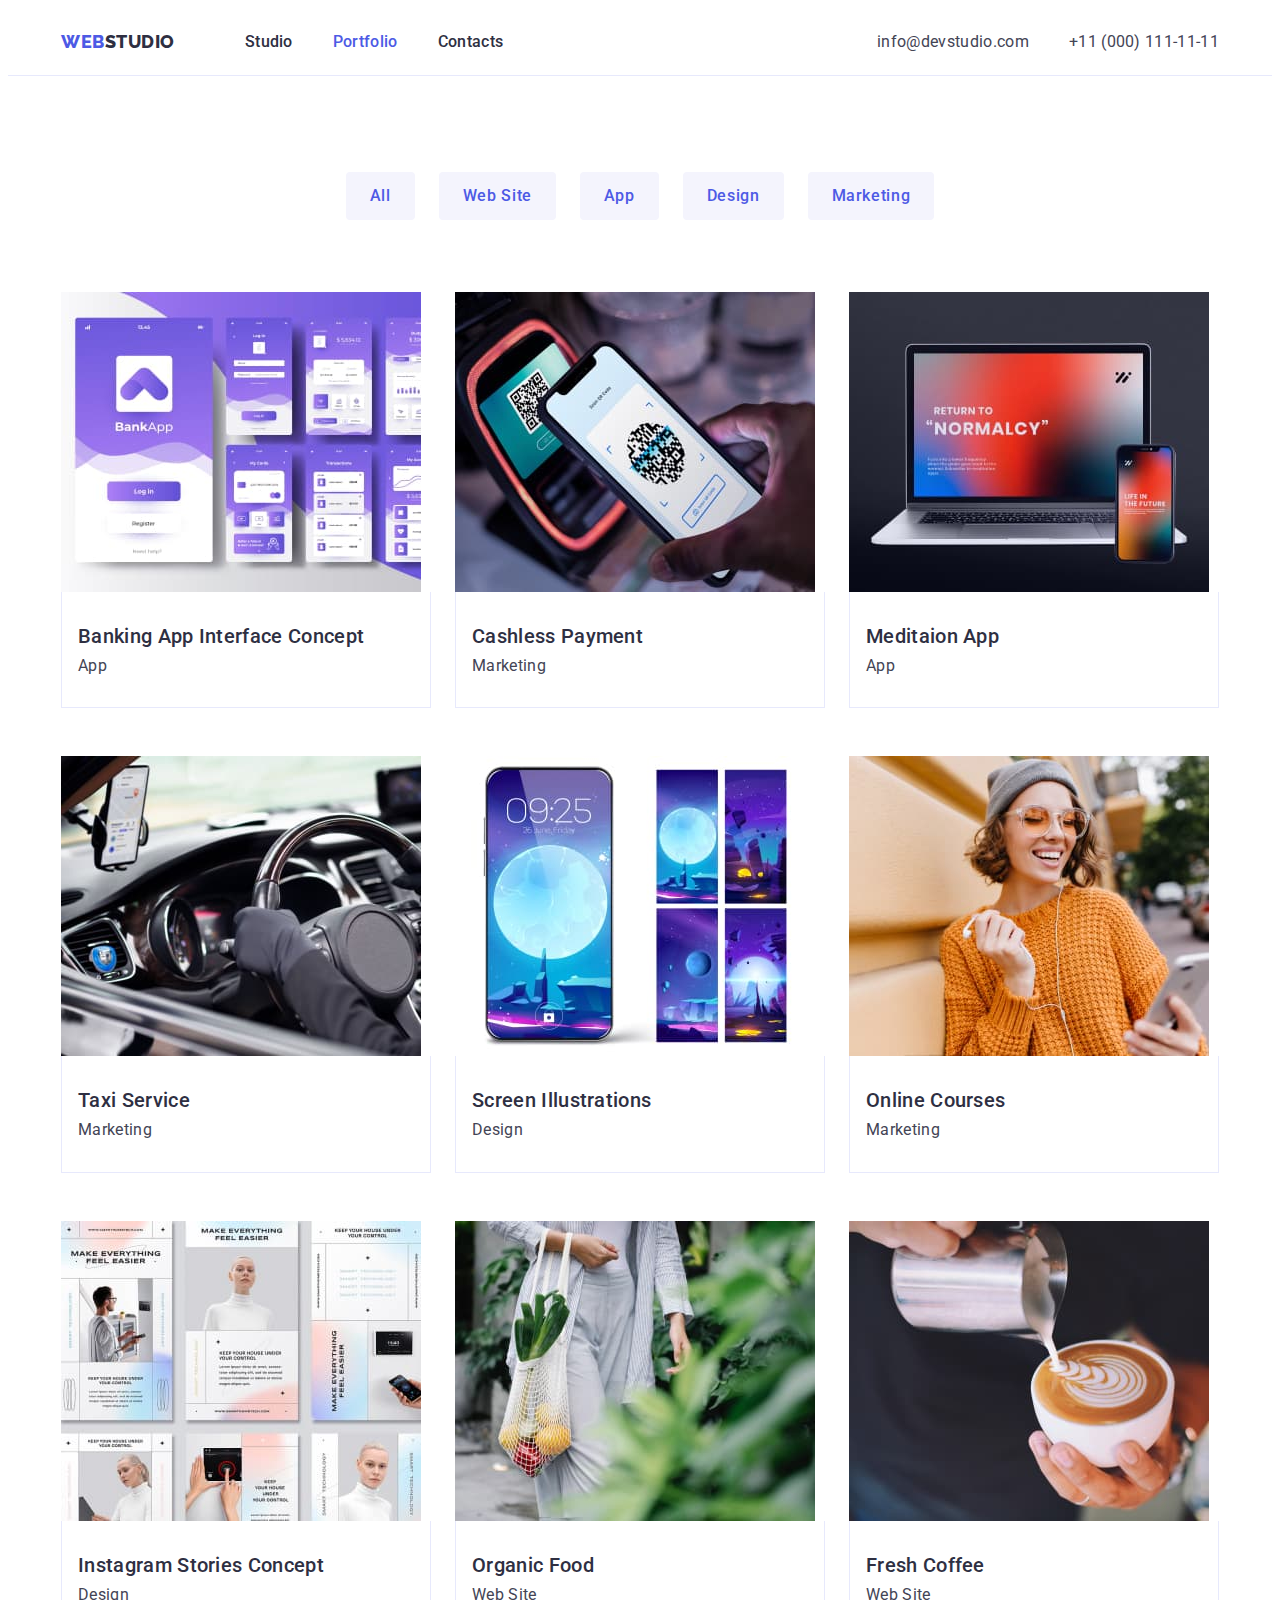
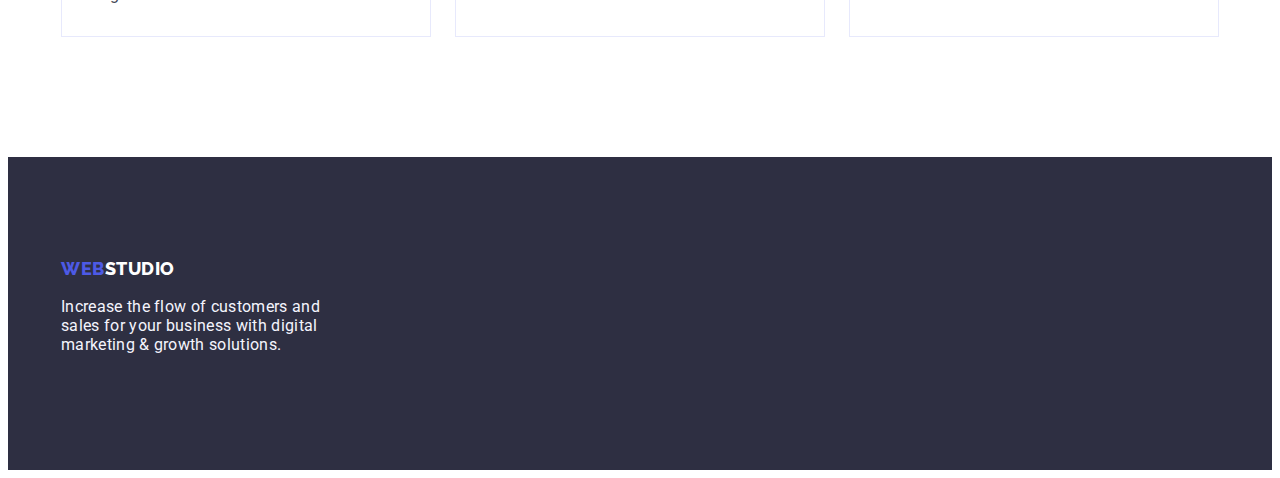
==== commit 0725e9dc: "create styles.css" ====
--- a/portfolio.html
+++ b/portfolio.html
@@ -31,7 +31,11 @@
             </a>
             <ul class="nav-menu list">
               <li><a href="" class="nav-link">Studio</a></li>
-              <li><a href="./portfolio.html" class="nav-link">Portfolio</a></li>
+              <li>
+                <a href="./portfolio.html" class="nav-link current"
+                  >Portfolio</a
+                >
+              </li>
               <li><a href="" class="nav-link">Contacts</a></li>
             </ul>
           </nav>
